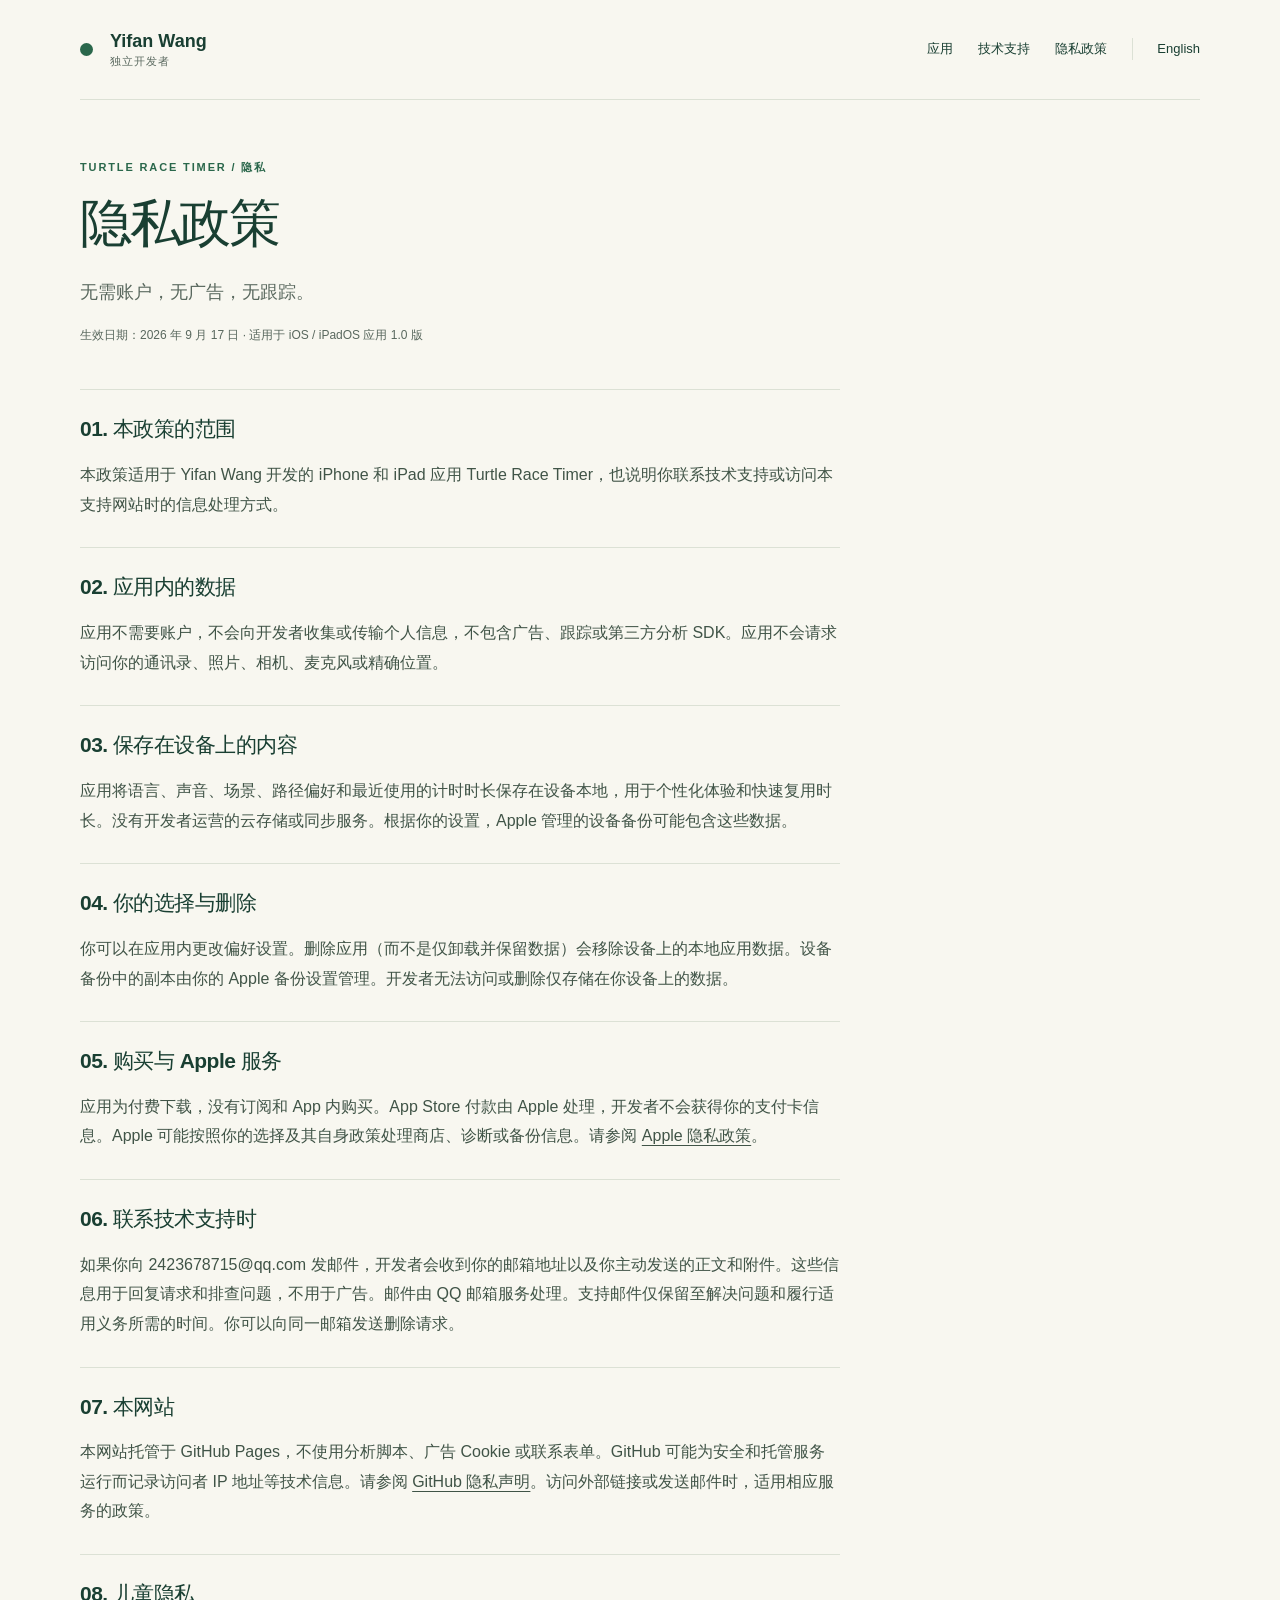
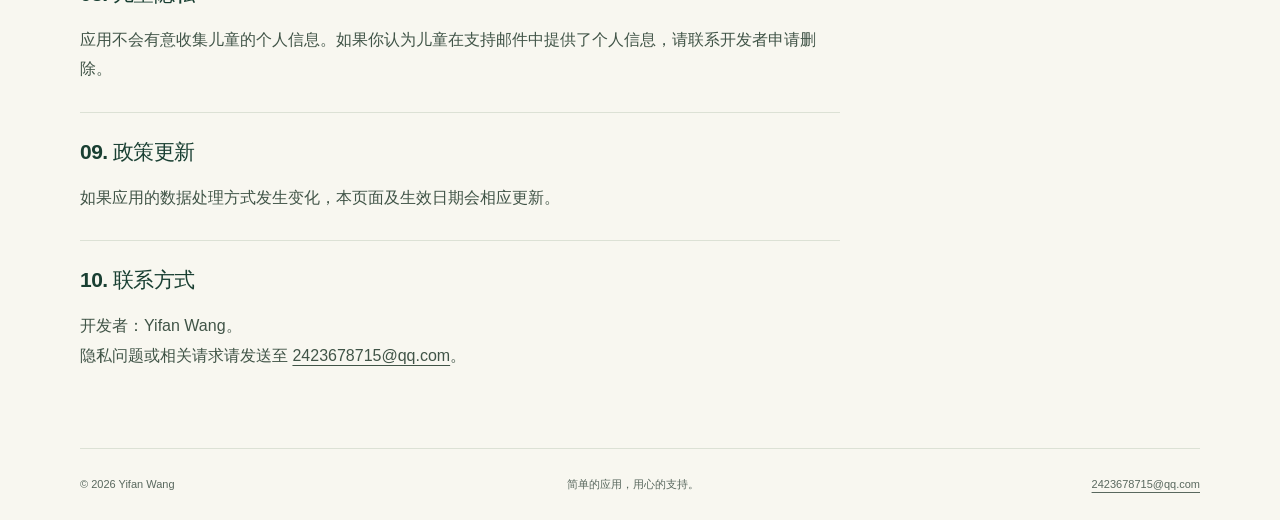
==== turtle-timer-privacy-zh.html @ 1ea9a1a5 "Publish bilingual app support website" ====
<!doctype html>
<html lang="zh-Hans"><head><meta charset="utf-8"><meta name="viewport" content="width=device-width,initial-scale=1"><title>隐私政策 · Yifan Wang</title><meta name="description" content="Yifan Wang 的独立应用、Turtle Race Timer 技术支持与隐私政策。"><link rel="icon" href="turtle-icon.png"><link rel="stylesheet" href="style.css"></head>
<body><a class="skip" href="#main">跳至正文</a><header class="header wrap"><a class="brand" href="index-zh.html"><span class="brand-dot" aria-hidden="true"></span>Yifan Wang<span class="brand-sub">独立开发者</span></a><nav aria-label="主导航"><a href="index-zh.html">应用</a><a href="turtle-timer-support-zh.html">技术支持</a><a href="turtle-timer-privacy-zh.html">隐私政策</a><a class="language" href="turtle-timer-privacy.html" lang="en">English</a></nav></header>
<main id="main" class="wrap"><section class="page-intro"><p class="eyebrow">TURTLE RACE TIMER / 隐私</p><h1>隐私政策</h1><p class="lead">无需账户，无广告，无跟踪。</p><p class="small">生效日期：2026 年 9 月 17 日 · 适用于 iOS / iPadOS 应用 1.0 版</p></section><article class="policy"><section><h2>01. 本政策的范围</h2><p>本政策适用于 Yifan Wang 开发的 iPhone 和 iPad 应用 Turtle Race Timer，也说明你联系技术支持或访问本支持网站时的信息处理方式。</p></section><section><h2>02. 应用内的数据</h2><p>应用不需要账户，不会向开发者收集或传输个人信息，不包含广告、跟踪或第三方分析 SDK。应用不会请求访问你的通讯录、照片、相机、麦克风或精确位置。</p></section><section><h2>03. 保存在设备上的内容</h2><p>应用将语言、声音、场景、路径偏好和最近使用的计时时长保存在设备本地，用于个性化体验和快速复用时长。没有开发者运营的云存储或同步服务。根据你的设置，Apple 管理的设备备份可能包含这些数据。</p></section><section><h2>04. 你的选择与删除</h2><p>你可以在应用内更改偏好设置。删除应用（而不是仅卸载并保留数据）会移除设备上的本地应用数据。设备备份中的副本由你的 Apple 备份设置管理。开发者无法访问或删除仅存储在你设备上的数据。</p></section><section><h2>05. 购买与 Apple 服务</h2><p>应用为付费下载，没有订阅和 App 内购买。App Store 付款由 Apple 处理，开发者不会获得你的支付卡信息。Apple 可能按照你的选择及其自身政策处理商店、诊断或备份信息。请参阅 <a href="https://www.apple.com/legal/privacy/">Apple 隐私政策</a>。</p></section><section><h2>06. 联系技术支持时</h2><p>如果你向 2423678715@qq.com 发邮件，开发者会收到你的邮箱地址以及你主动发送的正文和附件。这些信息用于回复请求和排查问题，不用于广告。邮件由 QQ 邮箱服务处理。支持邮件仅保留至解决问题和履行适用义务所需的时间。你可以向同一邮箱发送删除请求。</p></section><section><h2>07. 本网站</h2><p>本网站托管于 GitHub Pages，不使用分析脚本、广告 Cookie 或联系表单。GitHub 可能为安全和托管服务运行而记录访问者 IP 地址等技术信息。请参阅 <a href="https://docs.github.com/en/site-policy/privacy-policies/github-general-privacy-statement">GitHub 隐私声明</a>。访问外部链接或发送邮件时，适用相应服务的政策。</p></section><section><h2>08. 儿童隐私</h2><p>应用不会有意收集儿童的个人信息。如果你认为儿童在支持邮件中提供了个人信息，请联系开发者申请删除。</p></section><section><h2>09. 政策更新</h2><p>如果应用的数据处理方式发生变化，本页面及生效日期会相应更新。</p></section><section><h2>10. 联系方式</h2><p>开发者：Yifan Wang。<br>隐私问题或相关请求请发送至 <a href="mailto:2423678715@qq.com?subject=Turtle%20Race%20Timer%20Privacy">2423678715@qq.com</a>。</p></section></article></main><footer class="wrap footer"><span>© 2026 Yifan Wang</span><span>简单的应用，用心的支持。</span><a href="mailto:2423678715@qq.com">2423678715@qq.com</a></footer></body></html>
---- style.css ----
:root{color-scheme:light;--paper:#f8f7f0;--ink:#193f32;--muted:#59685e;--line:#dce1d5;--green:#2a674b;--lime:#dcebb5}*{box-sizing:border-box}body{margin:0;background:var(--paper);color:var(--ink);font-family:-apple-system,BlinkMacSystemFont,"Segoe UI","PingFang SC",sans-serif;line-height:1.7;-webkit-font-smoothing:antialiased}a{color:inherit;text-underline-offset:4px}a:focus-visible,summary:focus-visible{outline:3px solid #4b8450;outline-offset:5px}.wrap{width:min(1120px,calc(100% - 64px));margin:auto}.header{display:flex;align-items:center;justify-content:space-between;padding:29px 0;border-bottom:1px solid var(--line);gap:20px}.brand{text-decoration:none;font-size:18px;font-weight:650;display:grid;grid-template-columns:18px 1fr;column-gap:12px;line-height:1.4}.brand-dot{width:13px;height:13px;border-radius:50%;background:var(--green);grid-row:span 2;align-self:center}.brand-sub{font-size:11px;letter-spacing:.08em;font-weight:400;color:var(--muted)}nav{display:flex;align-items:center;gap:25px;font-size:13px}nav a{text-decoration:none}nav a:hover{text-decoration:underline}.language{border-left:1px solid var(--line);padding-left:24px}.intro{padding:64px 0 44px}.eyebrow{font-size:11px;font-weight:650;letter-spacing:.17em;color:var(--green);margin:0 0 18px}h1,h2,p{margin-top:0}h1{font-size:clamp(36px,5vw,60px);font-weight:500;line-height:1.12;letter-spacing:-.045em;margin-bottom:24px}h2{font-size:24px;font-weight:550;line-height:1.3;letter-spacing:-.025em}.lead{font-size:18px;color:var(--muted);line-height:1.7}.intro .lead{margin-bottom:0}.app-feature{display:grid;grid-template-columns:1.08fr 1fr;border:1px solid #d4ddcb;border-radius:24px;overflow:hidden;background:#edf1e5;min-height:590px}.app-copy{padding:48px}.pill{display:inline-block;border:1px solid #b8c7ac;border-radius:30px;padding:4px 12px;font-size:10px;letter-spacing:.1em;margin-bottom:30px}.app-title{display:flex;align-items:center;gap:16px;margin-bottom:24px}.app-title img,.contact-card img{border-radius:15px}.app-title h2{font-size:25px;margin:0}.feature-line{font-size:32px;line-height:1.3;letter-spacing:-.035em}.app-copy>p:not(.feature-line){color:var(--muted);font-size:15px}.tags{display:flex;flex-wrap:wrap;gap:6px 16px;font-size:11px;color:var(--green);margin:24px 0 30px}.tags span:before{content:'· ';font-weight:bold}.actions{display:flex;align-items:center;gap:22px;flex-wrap:wrap}.button{background:var(--ink);color:white;text-decoration:none;padding:12px 22px;border-radius:9px;display:inline-flex;align-items:center;gap:24px;font-size:14px}.button:hover{background:var(--green)}.text-link{font-size:14px;font-weight:550}.app-visual{background:#d7e3c7;display:flex;align-items:center;flex-direction:column;justify-content:center;padding:28px;gap:18px;background-image:radial-gradient(ellipse at center,#ebf0e1 0,transparent 70%)}.visual-note{font-size:10px;letter-spacing:.18em}.phone-shot{height:430px;width:auto;max-width:100%;border-radius:23px;box-shadow:0 22px 40px #27473323;border:5px solid #f7f6ee;object-fit:contain}.visual-caption{font-family:Georgia,serif;font-style:italic;font-size:16px}.contact-strip{display:flex;justify-content:space-between;align-items:center;padding:56px 0;gap:24px}.contact-strip h2{margin-bottom:12px}.contact-strip p:last-child{font-size:14px;color:var(--muted);margin:0}.footer{border-top:1px solid var(--line);padding:26px 0;display:flex;justify-content:space-between;gap:18px;color:var(--muted);font-size:11px}.footer a{overflow-wrap:anywhere}.page-intro{padding:58px 0 32px}.page-intro h1{font-size:clamp(34px,4.6vw,52px)}.small{font-size:12px;color:var(--muted)}.support-layout{display:grid;grid-template-columns:1fr 300px;gap:56px;padding-bottom:64px}.faq details{border-top:1px solid var(--line);padding:19px 0}.faq details:last-child{border-bottom:1px solid var(--line)}summary{cursor:pointer;font-size:16px;font-weight:550;padding-right:10px}.faq p{margin:14px 0 2px;color:var(--muted);font-size:15px}.contact-card{background:#eaf0df;padding:28px;border-radius:16px;align-self:start}.contact-card h2{font-size:21px;margin:18px 0 12px}.contact-card p{font-size:14px;color:var(--muted)}.email{font-size:15px;overflow-wrap:anywhere}.contact-card .small{margin-top:16px}.policy{max-width:760px;padding-bottom:50px}.policy section{border-top:1px solid var(--line);padding:25px 0 12px}.policy h2{font-size:21px}.policy p{font-size:16px;color:#405447;line-height:1.85}.skip{position:absolute;left:12px;top:-100px;background:white;padding:12px;z-index:2}.skip:focus{top:12px}@media(max-width:760px){.wrap{width:calc(100% - 36px)}.header{align-items:flex-start;flex-direction:column;padding:22px 0;gap:18px}nav{width:100%;gap:21px}.language{margin-left:auto;padding-left:16px}.intro{padding:42px 0 32px}.app-feature{grid-template-columns:1fr}.app-copy{padding:28px}.app-title h2{font-size:23px}.feature-line{font-size:30px}.pill{margin-bottom:24px}.app-visual{padding:28px 18px}.phone-shot{height:380px}.contact-strip{flex-direction:column;align-items:flex-start;padding:36px 0}.footer{flex-direction:column;gap:5px}.support-layout{grid-template-columns:1fr;gap:30px}.page-intro{padding-top:38px}.lead{font-size:16px}.policy p{font-size:15px}}@media(prefers-reduced-motion:reduce){*{scroll-behavior:auto}}@media print{nav,.skip,.app-visual{display:none}.wrap{width:100%}.header{padding:10px 0}.policy{max-width:none}a{color:#000}}
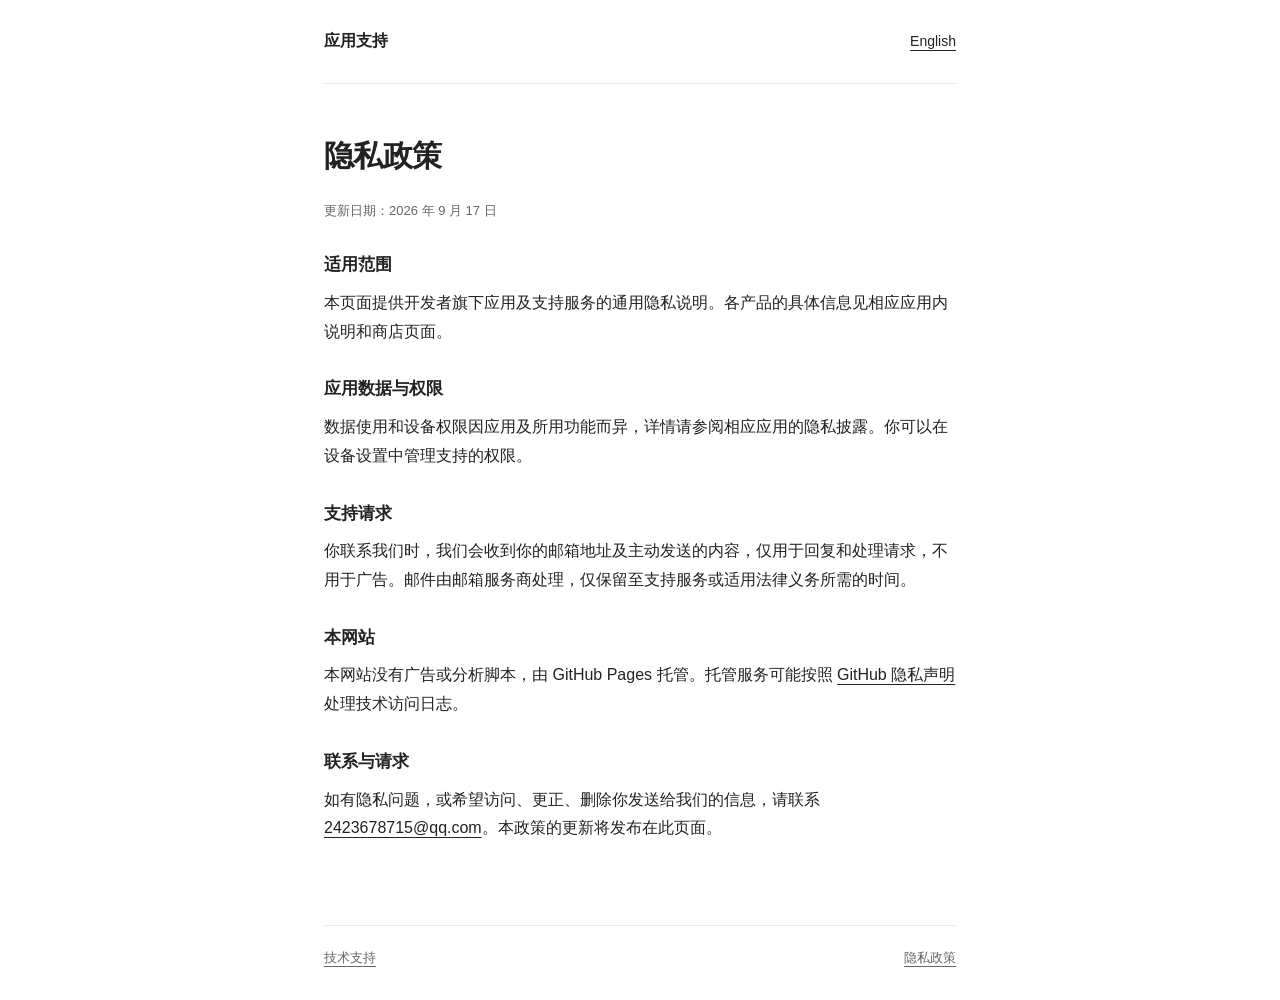
==== commit dcfe2e74: "Simplify website for shared app support" ====
--- a/turtle-timer-privacy-zh.html
+++ b/turtle-timer-privacy-zh.html
@@ -1,4 +1 @@
-<!doctype html>
-<html lang="zh-Hans"><head><meta charset="utf-8"><meta name="viewport" content="width=device-width,initial-scale=1"><title>隐私政策 · Yifan Wang</title><meta name="description" content="Yifan Wang 的独立应用、Turtle Race Timer 技术支持与隐私政策。"><link rel="icon" href="turtle-icon.png"><link rel="stylesheet" href="style.css"></head>
-<body><a class="skip" href="#main">跳至正文</a><header class="header wrap"><a class="brand" href="index-zh.html"><span class="brand-dot" aria-hidden="true"></span>Yifan Wang<span class="brand-sub">独立开发者</span></a><nav aria-label="主导航"><a href="index-zh.html">应用</a><a href="turtle-timer-support-zh.html">技术支持</a><a href="turtle-timer-privacy-zh.html">隐私政策</a><a class="language" href="turtle-timer-privacy.html" lang="en">English</a></nav></header>
-<main id="main" class="wrap"><section class="page-intro"><p class="eyebrow">TURTLE RACE TIMER / 隐私</p><h1>隐私政策</h1><p class="lead">无需账户，无广告，无跟踪。</p><p class="small">生效日期：2026 年 9 月 17 日 · 适用于 iOS / iPadOS 应用 1.0 版</p></section><article class="policy"><section><h2>01. 本政策的范围</h2><p>本政策适用于 Yifan Wang 开发的 iPhone 和 iPad 应用 Turtle Race Timer，也说明你联系技术支持或访问本支持网站时的信息处理方式。</p></section><section><h2>02. 应用内的数据</h2><p>应用不需要账户，不会向开发者收集或传输个人信息，不包含广告、跟踪或第三方分析 SDK。应用不会请求访问你的通讯录、照片、相机、麦克风或精确位置。</p></section><section><h2>03. 保存在设备上的内容</h2><p>应用将语言、声音、场景、路径偏好和最近使用的计时时长保存在设备本地，用于个性化体验和快速复用时长。没有开发者运营的云存储或同步服务。根据你的设置，Apple 管理的设备备份可能包含这些数据。</p></section><section><h2>04. 你的选择与删除</h2><p>你可以在应用内更改偏好设置。删除应用（而不是仅卸载并保留数据）会移除设备上的本地应用数据。设备备份中的副本由你的 Apple 备份设置管理。开发者无法访问或删除仅存储在你设备上的数据。</p></section><section><h2>05. 购买与 Apple 服务</h2><p>应用为付费下载，没有订阅和 App 内购买。App Store 付款由 Apple 处理，开发者不会获得你的支付卡信息。Apple 可能按照你的选择及其自身政策处理商店、诊断或备份信息。请参阅 <a href="https://www.apple.com/legal/privacy/">Apple 隐私政策</a>。</p></section><section><h2>06. 联系技术支持时</h2><p>如果你向 2423678715@qq.com 发邮件，开发者会收到你的邮箱地址以及你主动发送的正文和附件。这些信息用于回复请求和排查问题，不用于广告。邮件由 QQ 邮箱服务处理。支持邮件仅保留至解决问题和履行适用义务所需的时间。你可以向同一邮箱发送删除请求。</p></section><section><h2>07. 本网站</h2><p>本网站托管于 GitHub Pages，不使用分析脚本、广告 Cookie 或联系表单。GitHub 可能为安全和托管服务运行而记录访问者 IP 地址等技术信息。请参阅 <a href="https://docs.github.com/en/site-policy/privacy-policies/github-general-privacy-statement">GitHub 隐私声明</a>。访问外部链接或发送邮件时，适用相应服务的政策。</p></section><section><h2>08. 儿童隐私</h2><p>应用不会有意收集儿童的个人信息。如果你认为儿童在支持邮件中提供了个人信息，请联系开发者申请删除。</p></section><section><h2>09. 政策更新</h2><p>如果应用的数据处理方式发生变化，本页面及生效日期会相应更新。</p></section><section><h2>10. 联系方式</h2><p>开发者：Yifan Wang。<br>隐私问题或相关请求请发送至 <a href="mailto:2423678715@qq.com?subject=Turtle%20Race%20Timer%20Privacy">2423678715@qq.com</a>。</p></section></article></main><footer class="wrap footer"><span>© 2026 Yifan Wang</span><span>简单的应用，用心的支持。</span><a href="mailto:2423678715@qq.com">2423678715@qq.com</a></footer></body></html>+<!doctype html><html lang="zh-Hans"><head><meta charset="utf-8"><meta name="viewport" content="width=device-width,initial-scale=1"><meta http-equiv="refresh" content="0;url=privacy-zh.html"><title>隐私政策</title><link rel="canonical" href="privacy-zh.html"></head><body><a href="privacy-zh.html">隐私政策</a></body></html>
